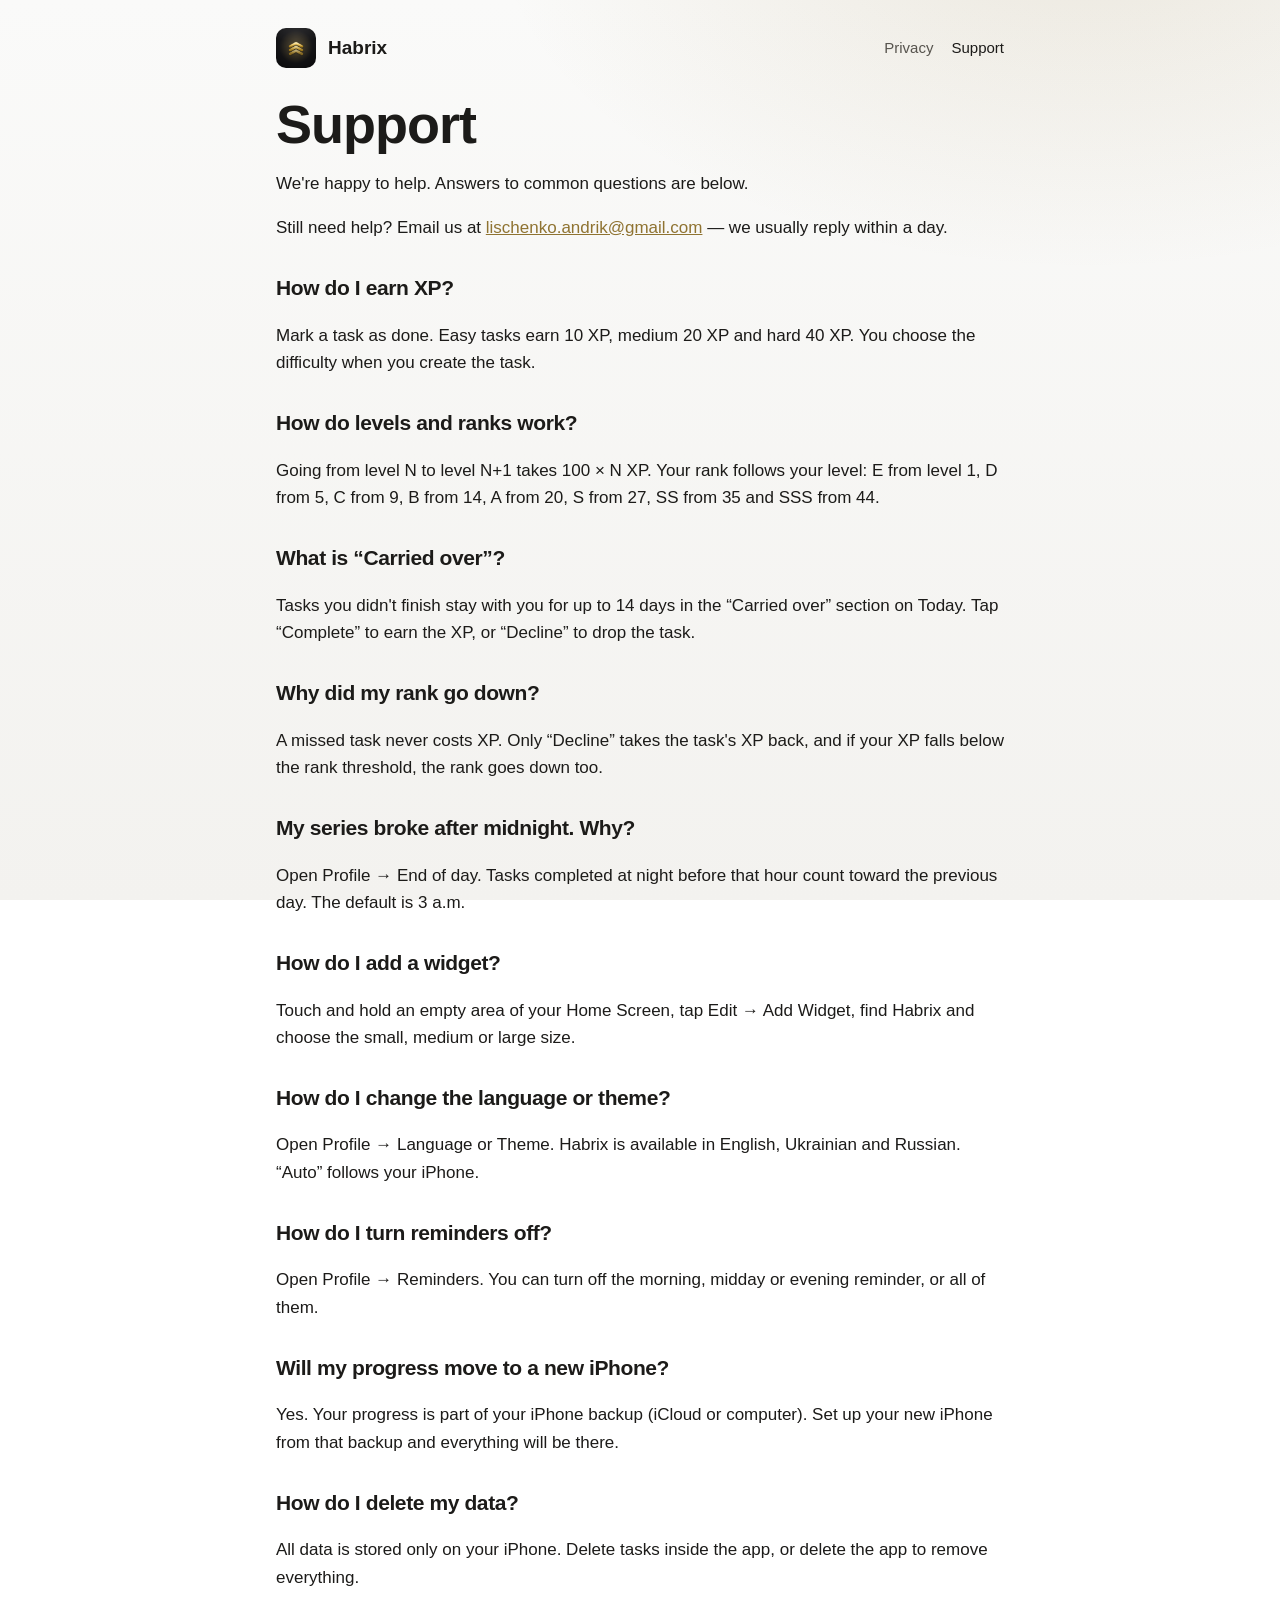
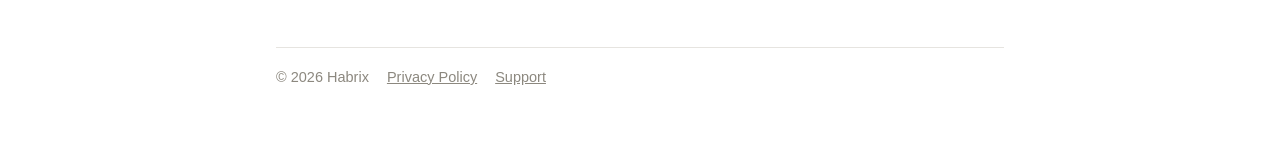
==== support.html @ 2f51dfa9 "Habrix website: home, privacy policy, support Co-Authored-By: Claude Opus 5.5 <noreply@anthropic.com" ====
<!doctype html>
<html lang="en">
<head>
<meta charset="utf-8">
<meta name="viewport" content="width=device-width,initial-scale=1">
<title>Support — Habrix</title>
<link rel="icon" href="icon.png">
<link rel="stylesheet" href="style.css">
</head>
<body>
<div class="wrap doc">
  <nav>
    <a class="brand" href="./"><img src="icon.png" alt="">Habrix</a>
    <div class="links"><a href="privacy.html">Privacy</a><a href="support.html" aria-current="page">Support</a></div>
  </nav>

  <h1>Support</h1>
  <p>We're happy to help. Answers to common questions are below.</p>
  <p>Still need help? Email us at <a href="mailto:lischenko.andrik@gmail.com">lischenko.andrik@gmail.com</a> — we usually reply within a day.</p>

  <h2>How do I earn XP?</h2>
  <p>Mark a task as done. Easy tasks earn 10 XP, medium 20 XP and hard 40 XP. You choose the difficulty when you create the task.</p>

  <h2>How do levels and ranks work?</h2>
  <p>Going from level N to level N+1 takes 100 × N XP. Your rank follows your level: E from level 1, D from 5, C from 9, B from 14, A from 20, S from 27, SS from 35 and SSS from 44.</p>

  <h2>What is “Carried over”?</h2>
  <p>Tasks you didn't finish stay with you for up to 14 days in the “Carried over” section on Today. Tap “Complete” to earn the XP, or “Decline” to drop the task.</p>

  <h2>Why did my rank go down?</h2>
  <p>A missed task never costs XP. Only “Decline” takes the task's XP back, and if your XP falls below the rank threshold, the rank goes down too.</p>

  <h2>My series broke after midnight. Why?</h2>
  <p>Open Profile → End of day. Tasks completed at night before that hour count toward the previous day. The default is 3 a.m.</p>

  <h2>How do I add a widget?</h2>
  <p>Touch and hold an empty area of your Home Screen, tap Edit → Add Widget, find Habrix and choose the small, medium or large size.</p>

  <h2>How do I change the language or theme?</h2>
  <p>Open Profile → Language or Theme. Habrix is available in English, Ukrainian and Russian. “Auto” follows your iPhone.</p>

  <h2>How do I turn reminders off?</h2>
  <p>Open Profile → Reminders. You can turn off the morning, midday or evening reminder, or all of them.</p>

  <h2>Will my progress move to a new iPhone?</h2>
  <p>Yes. Your progress is part of your iPhone backup (iCloud or computer). Set up your new iPhone from that backup and everything will be there.</p>

  <h2>How do I delete my data?</h2>
  <p>All data is stored only on your iPhone. Delete tasks inside the app, or delete the app to remove everything.</p>

  <footer>
    <span>© 2026 Habrix</span>
    <a href="privacy.html">Privacy Policy</a>
    <a href="support.html">Support</a>
  </footer>
</div>
</body>
</html>
---- style.css ----
/* Habrix — сайт для App Store (главная, политика конфиденциальности, поддержка). Тёмная база и матовое золото, как в приложении. */
:root {
  --bg: #0c0c0d; --bg2: #161513; --card: #161615; --line: #2a2926;
  --fg: #f5f3ef; --muted: #b4afa6; --dim: #847f76; --gold: #d4b266; --gold2: #b8944a;
}
@media (prefers-color-scheme: light) {
  :root:not([data-theme="dark"]) { --bg: #fafaf9; --bg2: #f3f2ef; --card: #ffffff; --line: #e6e4e0; --fg: #1c1b19; --muted: #57544e; --dim: #8c887f; --gold: #8f7331; --gold2: #8f7331; }
}
:root[data-theme="dark"] { --bg: #0c0c0d; --bg2: #161513; --card: #161615; --line: #2a2926; --fg: #f5f3ef; --muted: #b4afa6; --dim: #847f76; --gold: #d4b266; --gold2: #b8944a; }
* { box-sizing: border-box; }
html, body { margin: 0; }
body {
  background: radial-gradient(1000px 600px at 85% -10%, color-mix(in srgb, var(--gold) 14%, transparent), transparent 60%),
              linear-gradient(180deg, var(--bg), var(--bg2));
  background-attachment: fixed;
  color: var(--fg); font: 17px/1.6 -apple-system, "SF Pro Text", "Segoe UI", Roboto, Helvetica, Arial, sans-serif;
  -webkit-font-smoothing: antialiased; min-height: 100vh;
}
a { color: var(--gold); }
.wrap { max-width: 760px; margin: 0 auto; padding: 28px 16px 64px; }
nav { display: flex; align-items: center; justify-content: space-between; gap: 12px; flex-wrap: wrap; margin-bottom: 28px; }
nav .brand { display: flex; align-items: center; gap: 12px; color: var(--fg); text-decoration: none; font-weight: 700; font-size: 19px; }
nav .brand img { width: 40px; height: 40px; border-radius: 10px; }
nav .links { display: flex; gap: 18px; font-size: 15px; }
nav .links a { color: var(--muted); text-decoration: none; }
nav .links a:hover, nav .links a[aria-current] { color: var(--fg); }
.hero { text-align: center; padding: 24px 0 8px; }
.hero img.icon { width: min(168px, 40vw); height: auto; border-radius: 22%; box-shadow: 0 24px 60px rgba(0, 0, 0, 0.45); }
h1 { font-size: clamp(34px, 7vw, 54px); line-height: 1.05; letter-spacing: -1px; margin: 22px 0 14px; }
h1 em { font-style: normal; background: linear-gradient(92deg, var(--gold), var(--gold2)); -webkit-background-clip: text; background-clip: text; color: transparent; }
.lead { color: var(--muted); font-size: 19px; max-width: 560px; margin: 0 auto 26px; }
.store { display: inline-flex; align-items: center; gap: 10px; background: var(--fg); color: var(--bg); text-decoration: none;
         padding: 12px 22px; border-radius: 14px; font-weight: 700; }
.ranks { display: flex; justify-content: center; gap: 6px; flex-wrap: wrap; margin: 30px 0 0; }
.ranks span { min-width: 40px; padding: 4px 10px; border-radius: 9px; border: 1px solid var(--line); color: var(--muted); font-weight: 700; font-size: 14px; }
.ranks span:last-child { color: var(--gold); border-color: color-mix(in srgb, var(--gold) 45%, transparent); }
.grid { display: grid; grid-template-columns: repeat(auto-fit, minmax(220px, 1fr)); gap: 14px; margin: 40px 0; }
.card { background: var(--card); border: 1px solid var(--line); border-radius: 20px; padding: 20px; }
.card h3 { margin: 0 0 6px; font-size: 18px; }
.card p { margin: 0; color: var(--muted); font-size: 15.5px; }
h2 { font-size: 26px; letter-spacing: -0.4px; margin: 36px 0 8px; }
.doc h2 { font-size: 21px; margin-top: 30px; }
.doc p, .doc li { color: var(--fg); }
.doc .muted, footer { color: var(--dim); font-size: 14.5px; }
footer { margin-top: 56px; border-top: 1px solid var(--line); padding-top: 18px; display: flex; gap: 18px; flex-wrap: wrap; }
footer a { color: var(--dim); }
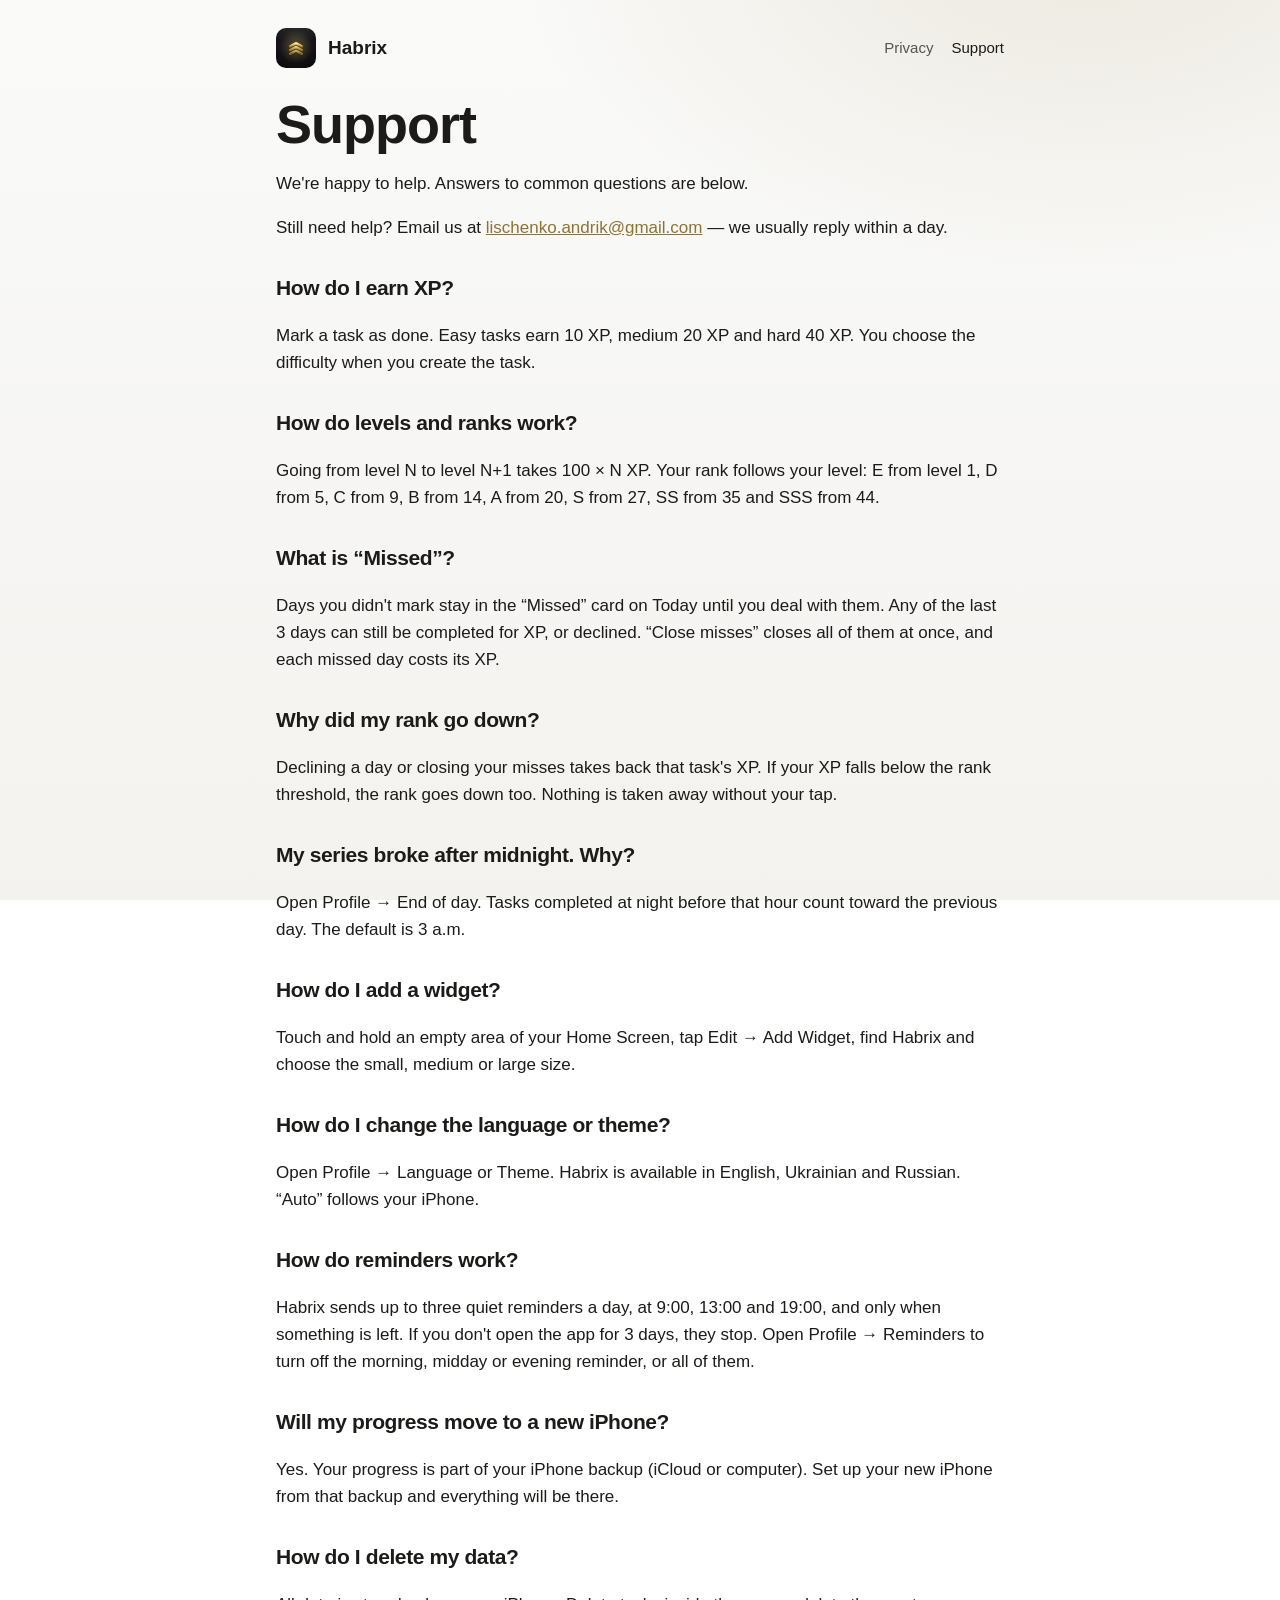
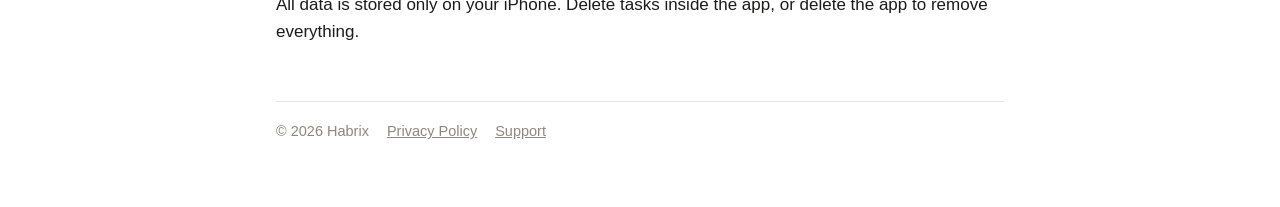
==== commit fbadbb3c: "Site: Missed days and reminders match the app Co-Authored-By: Claude Opus 5.5 <noreply@anthropic.com" ====
--- a/support.html
+++ b/support.html
@@ -24,11 +24,11 @@
   <h2>How do levels and ranks work?</h2>
   <p>Going from level N to level N+1 takes 100 × N XP. Your rank follows your level: E from level 1, D from 5, C from 9, B from 14, A from 20, S from 27, SS from 35 and SSS from 44.</p>
 
-  <h2>What is “Carried over”?</h2>
-  <p>Tasks you didn't finish stay with you for up to 14 days in the “Carried over” section on Today. Tap “Complete” to earn the XP, or “Decline” to drop the task.</p>
+  <h2>What is “Missed”?</h2>
+  <p>Days you didn't mark stay in the “Missed” card on Today until you deal with them. Any of the last 3 days can still be completed for XP, or declined. “Close misses” closes all of them at once, and each missed day costs its XP.</p>
 
   <h2>Why did my rank go down?</h2>
-  <p>A missed task never costs XP. Only “Decline” takes the task's XP back, and if your XP falls below the rank threshold, the rank goes down too.</p>
+  <p>Declining a day or closing your misses takes back that task's XP. If your XP falls below the rank threshold, the rank goes down too. Nothing is taken away without your tap.</p>
 
   <h2>My series broke after midnight. Why?</h2>
   <p>Open Profile → End of day. Tasks completed at night before that hour count toward the previous day. The default is 3 a.m.</p>
@@ -39,8 +39,8 @@
   <h2>How do I change the language or theme?</h2>
   <p>Open Profile → Language or Theme. Habrix is available in English, Ukrainian and Russian. “Auto” follows your iPhone.</p>
 
-  <h2>How do I turn reminders off?</h2>
-  <p>Open Profile → Reminders. You can turn off the morning, midday or evening reminder, or all of them.</p>
+  <h2>How do reminders work?</h2>
+  <p>Habrix sends up to three quiet reminders a day, at 9:00, 13:00 and 19:00, and only when something is left. If you don't open the app for 3 days, they stop. Open Profile → Reminders to turn off the morning, midday or evening reminder, or all of them.</p>
 
   <h2>Will my progress move to a new iPhone?</h2>
   <p>Yes. Your progress is part of your iPhone backup (iCloud or computer). Set up your new iPhone from that backup and everything will be there.</p>
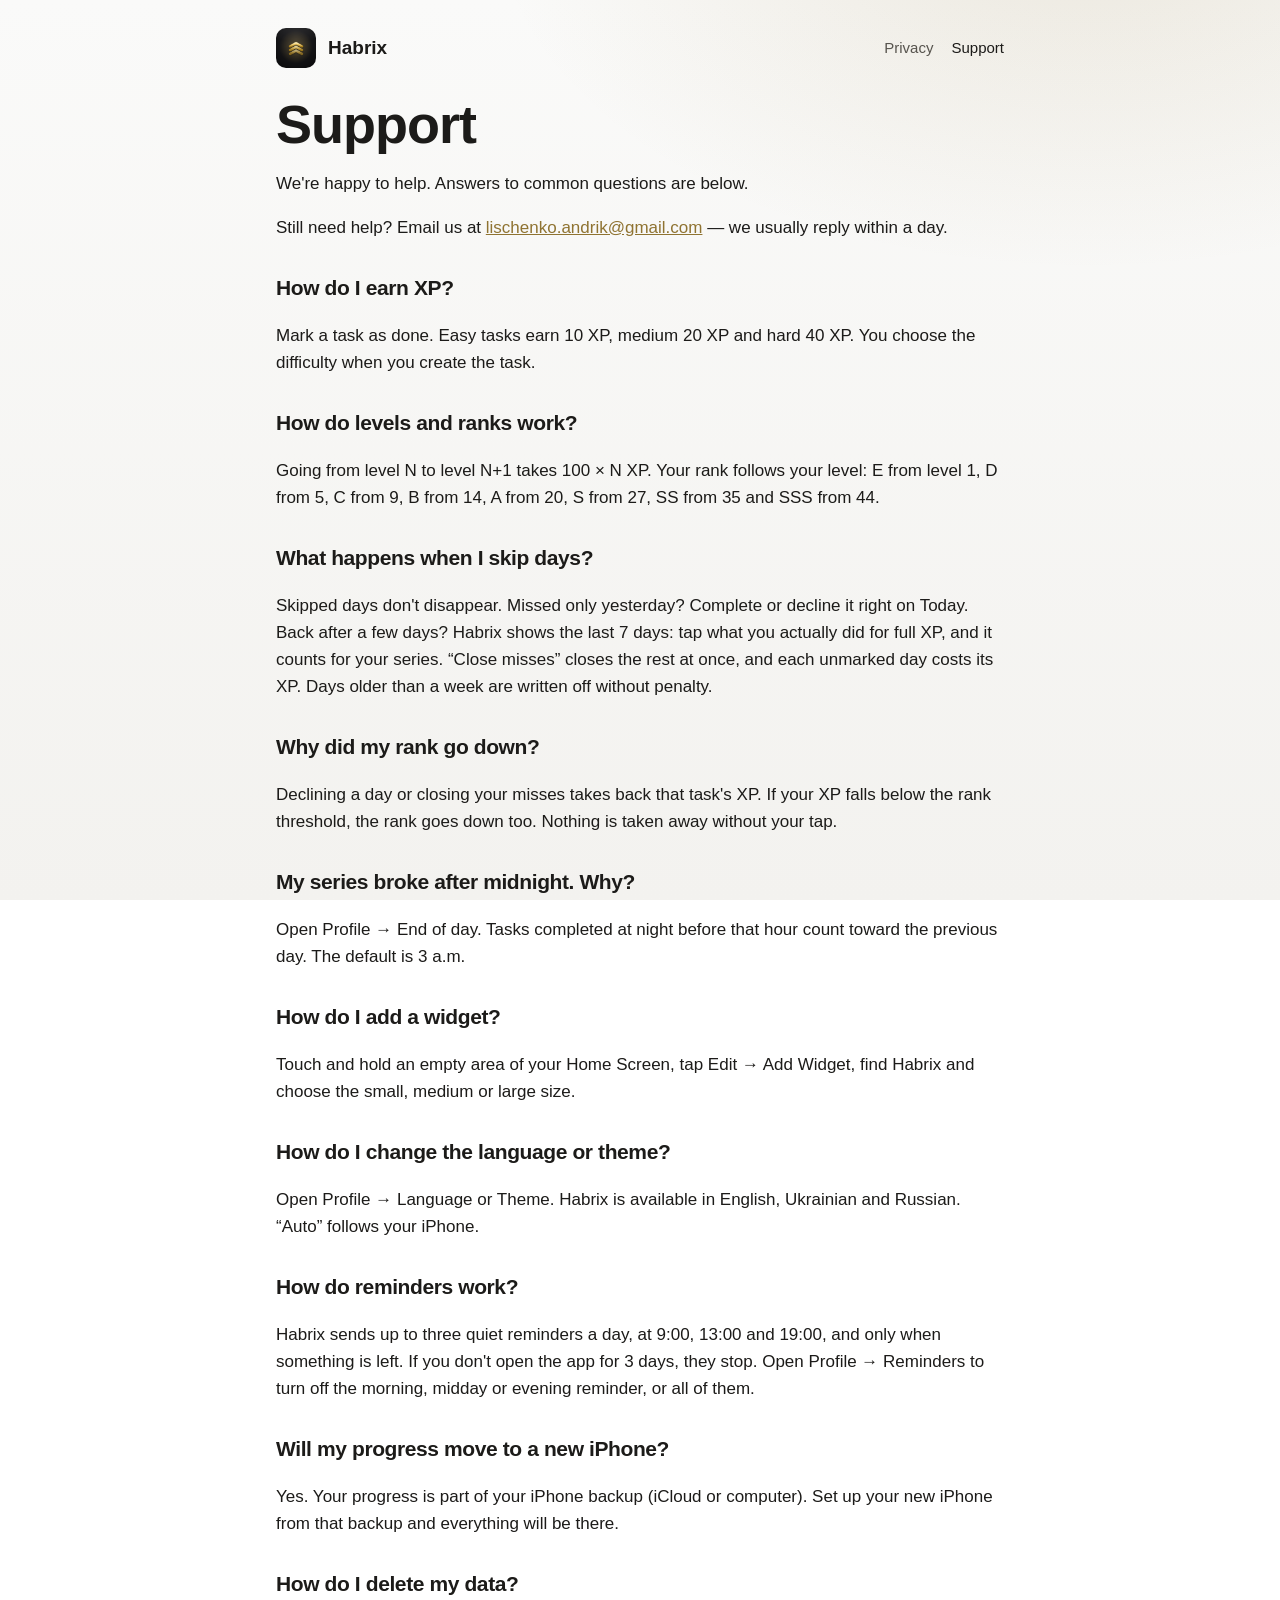
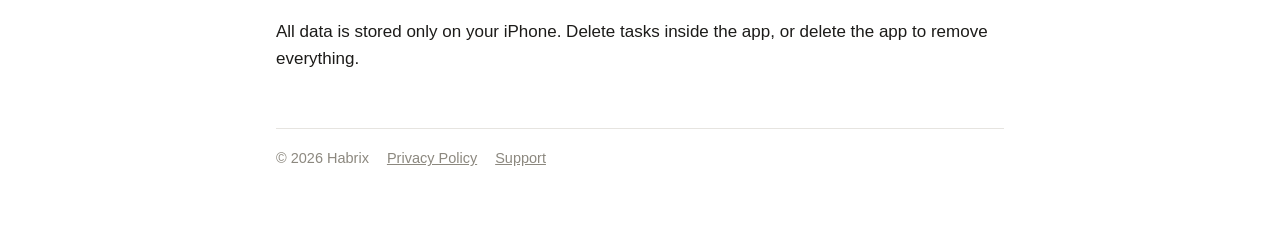
==== commit eea959af: "Site: return after skipped days, 7-day window Co-Authored-By: Claude Opus 5.5 <noreply@anthropic.com" ====
--- a/support.html
+++ b/support.html
@@ -24,8 +24,8 @@
   <h2>How do levels and ranks work?</h2>
   <p>Going from level N to level N+1 takes 100 × N XP. Your rank follows your level: E from level 1, D from 5, C from 9, B from 14, A from 20, S from 27, SS from 35 and SSS from 44.</p>
 
-  <h2>What is “Missed”?</h2>
-  <p>Days you didn't mark stay in the “Missed” card on Today until you deal with them. Any of the last 3 days can still be completed for XP, or declined. “Close misses” closes all of them at once, and each missed day costs its XP.</p>
+  <h2>What happens when I skip days?</h2>
+  <p>Skipped days don't disappear. Missed only yesterday? Complete or decline it right on Today. Back after a few days? Habrix shows the last 7 days: tap what you actually did for full XP, and it counts for your series. “Close misses” closes the rest at once, and each unmarked day costs its XP. Days older than a week are written off without penalty.</p>
 
   <h2>Why did my rank go down?</h2>
   <p>Declining a day or closing your misses takes back that task's XP. If your XP falls below the rank threshold, the rank goes down too. Nothing is taken away without your tap.</p>
